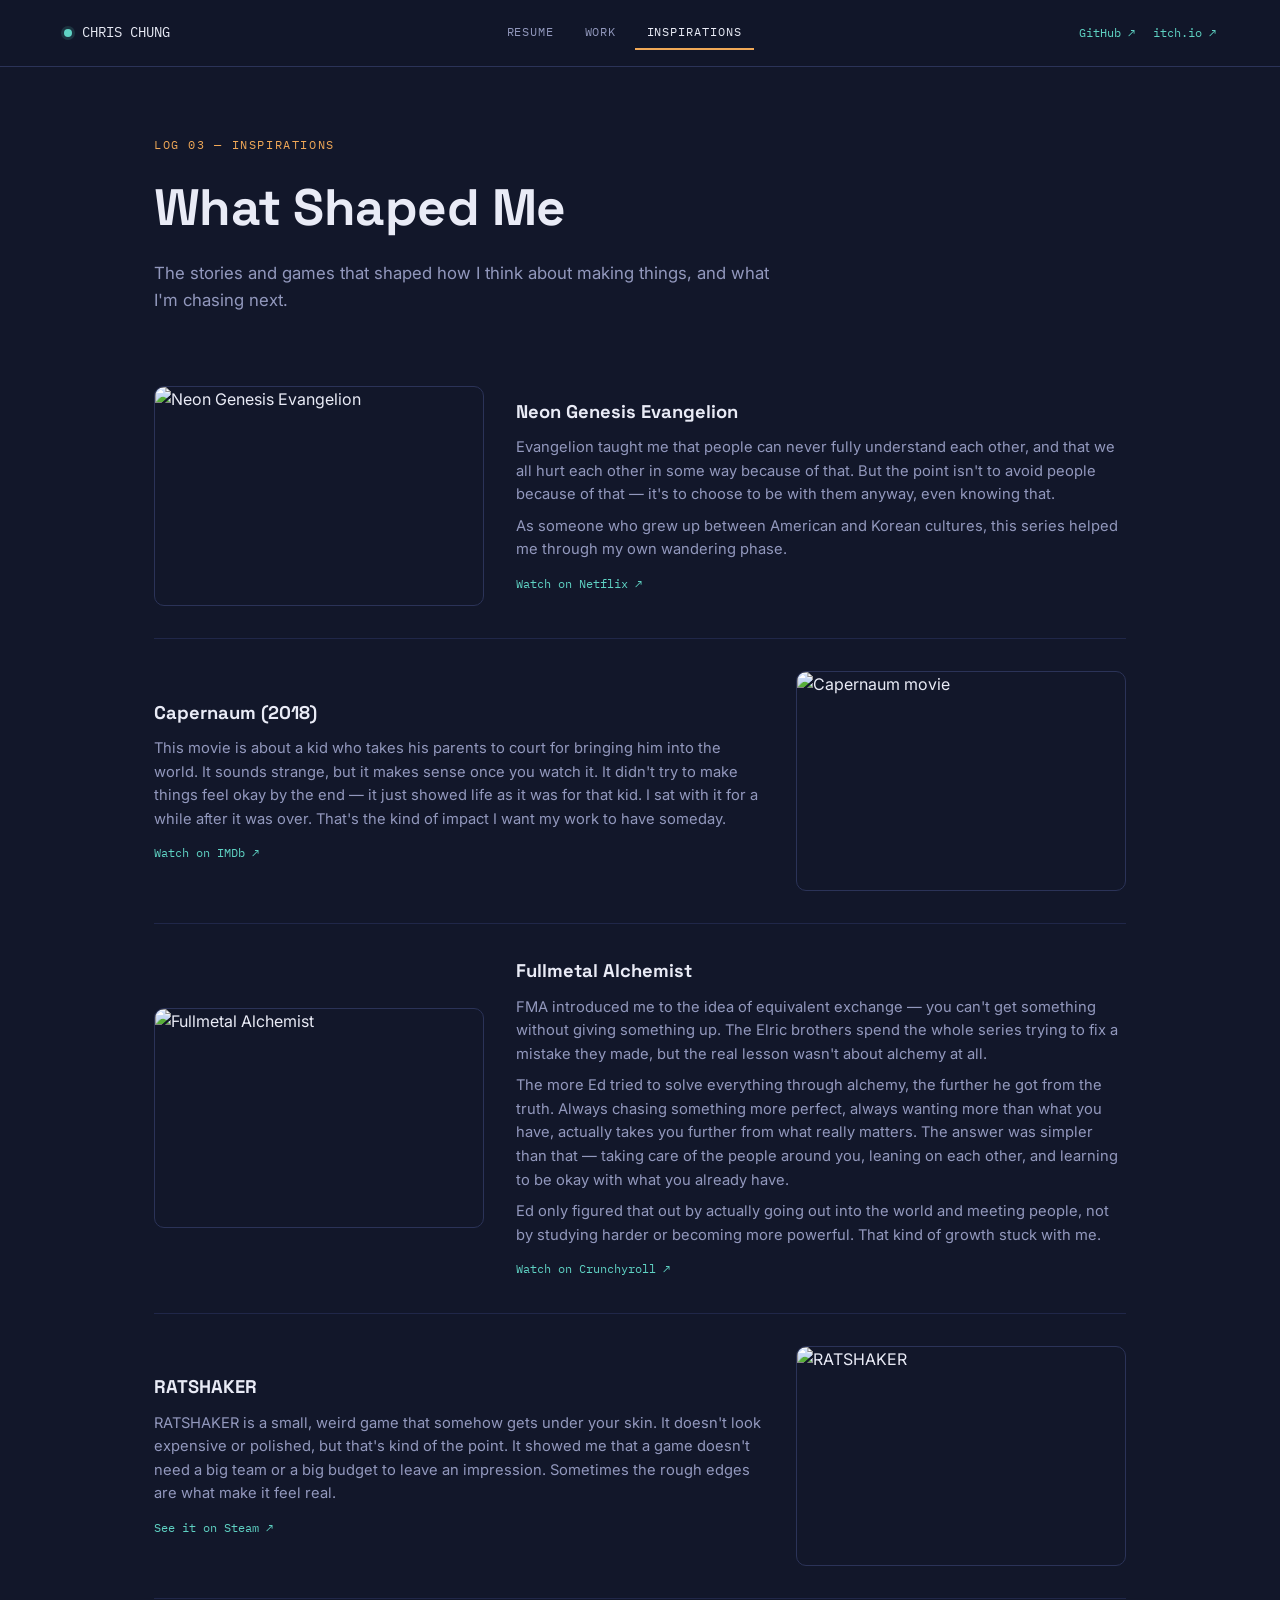
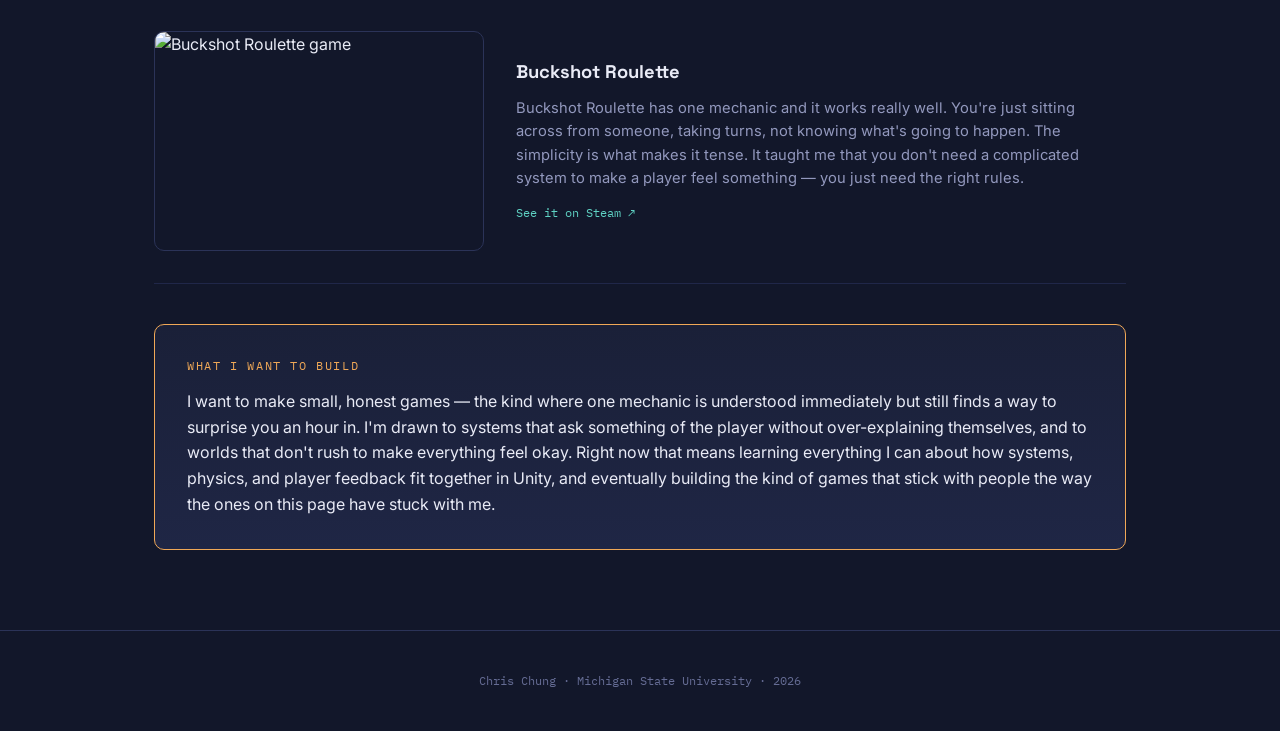
==== inspirations.html @ 10471240 "Add files via upload" ====
<!DOCTYPE html>
<html lang="en">
<head>
<meta charset="UTF-8">
<meta name="viewport" content="width=device-width, initial-scale=1">
<title>Chris Chung — Inspirations</title>
<link rel="stylesheet" href="styles.css">
<link rel="preconnect" href="https://fonts.googleapis.com">
<link rel="preconnect" href="https://fonts.gstatic.com" crossorigin>
<link href="https://fonts.googleapis.com/css2?family=Space+Grotesk:wght@500;700&family=IBM+Plex+Mono:wght@400;500&family=Inter:wght@400;500;600&display=swap" rel="stylesheet">
</head>
<body>

<nav class="site-nav">
    <div class="nav-brand">
        <span class="status-dot"></span>
        CHRIS CHUNG
    </div>
    <div class="nav-links">
        <a href="index.html">Resume</a>
        <a href="work.html">Work</a>
        <a href="inspirations.html" class="active">Inspirations</a>
    </div>
    <div class="nav-external">
        <a href="https://github.com/Dark-Choco" target="_blank">GitHub ↗</a>
        <a href="https://chrischung311.itch.io" target="_blank">itch.io ↗</a>
    </div>
</nav>

<header class="hero">
    <span class="eyebrow">LOG 03 — INSPIRATIONS</span>
    <h1>What Shaped Me</h1>
    <p class="subtitle">The stories and games that shaped how I think about making things, and what I'm chasing next.</p>
</header>

<div class="page-wrap">

    <div class="influence-row">
        <div class="influence-img-wrap">
            <img src="evangelion.jpg" alt="Neon Genesis Evangelion">
        </div>
        <div class="influence-text">
            <h3>Neon Genesis Evangelion</h3>
            <p>Evangelion taught me that people can never fully understand each other, and that we all hurt each other in some way because of that. But the point isn't to avoid people because of that — it's to choose to be with them anyway, even knowing that.</p>
            <p>As someone who grew up between American and Korean cultures, this series helped me through my own wandering phase.</p>
            <a href="https://www.netflix.com/title/81033445" target="_blank">Watch on Netflix ↗</a>
        </div>
    </div>

    <div class="influence-row reverse">
        <div class="influence-img-wrap">
            <img src="carpernaum.jpg" alt="Capernaum movie">
        </div>
        <div class="influence-text">
            <h3>Capernaum (2018)</h3>
            <p>This movie is about a kid who takes his parents to court for bringing him into the world. It sounds strange, but it makes sense once you watch it. It didn't try to make things feel okay by the end — it just showed life as it was for that kid. I sat with it for a while after it was over. That's the kind of impact I want my work to have someday.</p>
            <a href="https://www.imdb.com/title/tt8267604/" target="_blank">Watch on IMDb ↗</a>
        </div>
    </div>

    <div class="influence-row">
        <div class="influence-img-wrap">
            <img src="fma.jpg" alt="Fullmetal Alchemist">
        </div>
        <div class="influence-text">
            <h3>Fullmetal Alchemist</h3>
            <p>FMA introduced me to the idea of equivalent exchange — you can't get something without giving something up. The Elric brothers spend the whole series trying to fix a mistake they made, but the real lesson wasn't about alchemy at all.</p>
            <p>The more Ed tried to solve everything through alchemy, the further he got from the truth. Always chasing something more perfect, always wanting more than what you have, actually takes you further from what really matters. The answer was simpler than that — taking care of the people around you, leaning on each other, and learning to be okay with what you already have.</p>
            <p>Ed only figured that out by actually going out into the world and meeting people, not by studying harder or becoming more powerful. That kind of growth stuck with me.</p>
            <a href="https://www.crunchyroll.com/series/GRGGPG93R/fullmetal-alchemist-brotherhood" target="_blank">Watch on Crunchyroll ↗</a>
        </div>
    </div>

    <div class="influence-row reverse">
        <div class="influence-img-wrap">
            <img src="ratshaker.jpg" alt="RATSHAKER">
        </div>
        <div class="influence-text">
            <h3>RATSHAKER</h3>
            <p>RATSHAKER is a small, weird game that somehow gets under your skin. It doesn't look expensive or polished, but that's kind of the point. It showed me that a game doesn't need a big team or a big budget to leave an impression. Sometimes the rough edges are what make it feel real.</p>
            <a href="https://store.steampowered.com/app/2126450/RATSHAKER/" target="_blank">See it on Steam ↗</a>
        </div>
    </div>

    <div class="influence-row">
        <div class="influence-img-wrap">
            <img src="buckshot.jpg" alt="Buckshot Roulette game">
        </div>
        <div class="influence-text">
            <h3>Buckshot Roulette</h3>
            <p>Buckshot Roulette has one mechanic and it works really well. You're just sitting across from someone, taking turns, not knowing what's going to happen. The simplicity is what makes it tense. It taught me that you don't need a complicated system to make a player feel something — you just need the right rules.</p>
            <a href="https://store.steampowered.com/app/2835570/Buckshot_Roulette/" target="_blank">See it on Steam ↗</a>
        </div>
    </div>

    <div class="manifesto">
        <span class="eyebrow">What I Want to Build</span>
        <p>I want to make small, honest games — the kind where one mechanic is understood immediately but still finds a way to surprise you an hour in. I'm drawn to systems that ask something of the player without over-explaining themselves, and to worlds that don't rush to make everything feel okay. Right now that means learning everything I can about how systems, physics, and player feedback fit together in Unity, and eventually building the kind of games that stick with people the way the ones on this page have stuck with me.</p>
    </div>

</div>

<footer class="site-footer">
    Chris Chung · Michigan State University · 2026
</footer>

</body>
</html>
---- styles.css ----
/* ============================================
   Chris Chung — Portfolio
   Design: mission-log / devlog console aesthetic
   Grounded in the subject: space-themed Unity
   projects (station, ships, orbits) + a solo
   dev's habit of logging progress in public.
   ============================================ */

:root {
  --bg: #12172a;
  --bg-panel: #1a2038;
  --bg-panel-hover: #1f2645;
  --text: #e9ebf6;
  --text-dim: #9298bd;
  --text-faint: #656c94;
  --accent-amber: #f0a857;
  --accent-cyan: #5fd3c4;
  --line: #2b3358;
  --line-soft: #202749;

  --font-display: 'Space Grotesk', sans-serif;
  --font-mono: 'IBM Plex Mono', monospace;
  --font-body: 'Inter', sans-serif;

  --radius: 10px;
}

* { box-sizing: border-box; }
html { scroll-behavior: smooth; }

body {
  margin: 0;
  background: var(--bg);
  color: var(--text);
  font-family: var(--font-body);
  line-height: 1.6;
  -webkit-font-smoothing: antialiased;
}

a { color: var(--accent-cyan); text-decoration: none; }
a:hover { text-decoration: underline; }
a:focus-visible, button:focus-visible {
  outline: 2px solid var(--accent-amber);
  outline-offset: 3px;
}
img { max-width: 100%; display: block; }

.eyebrow {
  font-family: var(--font-mono);
  font-size: 0.72rem;
  letter-spacing: 0.14em;
  text-transform: uppercase;
  color: var(--accent-amber);
}

/* ============ NAV ============ */

.site-nav {
  position: sticky;
  top: 0;
  z-index: 100;
  display: flex;
  align-items: center;
  justify-content: space-between;
  gap: 24px;
  padding: 16px 5vw;
  background: rgba(18, 23, 42, 0.88);
  backdrop-filter: blur(10px);
  border-bottom: 1px solid var(--line);
  flex-wrap: wrap;
}

.nav-brand {
  display: flex;
  align-items: center;
  gap: 10px;
  font-family: var(--font-mono);
  font-size: 0.85rem;
  color: var(--text);
  white-space: nowrap;
}

.status-dot {
  width: 8px;
  height: 8px;
  border-radius: 50%;
  background: var(--accent-cyan);
  box-shadow: 0 0 0 3px rgba(95, 211, 196, 0.15);
  animation: pulse 2.4s ease-in-out infinite;
  flex-shrink: 0;
}

@keyframes pulse {
  0%, 100% { opacity: 1; }
  50% { opacity: 0.4; }
}

@media (prefers-reduced-motion: reduce) {
  .status-dot { animation: none; }
}

.nav-links {
  display: flex;
  gap: 6px;
  font-family: var(--font-mono);
  font-size: 0.78rem;
  letter-spacing: 0.08em;
  text-transform: uppercase;
  flex-wrap: wrap;
}

.nav-links a {
  color: var(--text-dim);
  padding: 6px 12px;
  border-bottom: 2px solid transparent;
  transition: color 0.15s ease, border-color 0.15s ease;
}

.nav-links a:hover { color: var(--text); text-decoration: none; }
.nav-links a.active { color: var(--text); border-bottom-color: var(--accent-amber); }

.nav-external {
  display: flex;
  gap: 18px;
  font-family: var(--font-mono);
  font-size: 0.75rem;
  color: var(--text-dim);
}

/* ============ HERO ============ */

.hero {
  max-width: 1100px;
  margin: 0 auto;
  padding: 64px 5vw 40px;
}

.hero h1 {
  font-family: var(--font-display);
  font-size: clamp(2.2rem, 5vw, 3.2rem);
  font-weight: 700;
  margin: 10px 0 12px;
  letter-spacing: -0.01em;
}

.hero p.subtitle {
  color: var(--text-dim);
  font-size: 1.05rem;
  max-width: 640px;
  margin: 0;
}

/* ============ LAYOUT ============ */

.page-wrap {
  max-width: 1100px;
  margin: 0 auto;
  padding: 0 5vw 80px;
}

.resume-grid {
  display: grid;
  grid-template-columns: 280px 1fr;
  gap: 28px;
  align-items: start;
}

@media (max-width: 780px) {
  .resume-grid { grid-template-columns: 1fr; }
}

/* ============ PANELS / CARDS ============ */

.panel {
  background: var(--bg-panel);
  border: 1px solid var(--line);
  border-radius: var(--radius);
  padding: 24px;
  margin-bottom: 20px;
}

.panel h3 {
  font-family: var(--font-mono);
  font-size: 0.72rem;
  letter-spacing: 0.12em;
  text-transform: uppercase;
  color: var(--accent-cyan);
  border-bottom: 1px solid var(--line-soft);
  padding-bottom: 8px;
  margin: 22px 0 10px;
}

.panel h3:first-of-type { margin-top: 0; }

.panel p {
  font-size: 0.88rem;
  color: var(--text-dim);
  margin: 3px 0;
}

.profile-pic {
  width: 100%;
  border-radius: var(--radius);
  border: 1px solid var(--line);
  margin-bottom: 18px;
}

.tag-row {
  display: flex;
  flex-wrap: wrap;
  gap: 6px;
}

.tag {
  font-family: var(--font-mono);
  font-size: 0.72rem;
  color: var(--text);
  background: var(--bg-panel-hover);
  border: 1px solid var(--line);
  border-radius: 999px;
  padding: 4px 10px;
}

.section-block {
  background: var(--bg-panel);
  border: 1px solid var(--line);
  border-radius: var(--radius);
  padding: 26px 28px;
  margin-bottom: 20px;
}

.section-block > h2 {
  font-family: var(--font-display);
  font-size: 1.2rem;
  margin: 0 0 18px;
  padding-bottom: 10px;
  border-bottom: 1px solid var(--line-soft);
}

.entry { margin-bottom: 20px; }
.entry:last-child { margin-bottom: 0; }

.entry h4 {
  font-size: 1rem;
  margin: 0 0 2px;
  color: var(--text);
}

.entry .meta {
  font-family: var(--font-mono);
  font-size: 0.75rem;
  color: var(--accent-amber);
  margin-bottom: 8px;
}

.entry p {
  font-size: 0.92rem;
  color: var(--text-dim);
  margin: 4px 0;
}

/* ============ WORK PAGE / PROJECT CARDS ============ */

.project-grid {
  display: grid;
  grid-template-columns: repeat(2, 1fr);
  gap: 20px;
}

@media (max-width: 720px) {
  .project-grid { grid-template-columns: 1fr; }
}

.project-card {
  background: var(--bg-panel);
  border: 1px solid var(--line);
  border-radius: var(--radius);
  padding: 24px;
  transition: border-color 0.15s ease, transform 0.15s ease;
}

.project-card:hover {
  border-color: var(--accent-cyan);
  transform: translateY(-2px);
}

.project-card h3 {
  font-family: var(--font-display);
  font-size: 1.1rem;
  margin: 0 0 10px;
  color: var(--text);
  border: none;
  padding: 0;
  text-transform: none;
  letter-spacing: 0;
}

.project-card .tag-row { margin-bottom: 12px; }

.project-card p {
  font-size: 0.9rem;
  color: var(--text-dim);
  margin: 0 0 14px;
}

.project-card a.play-link {
  font-family: var(--font-mono);
  font-size: 0.8rem;
  color: var(--accent-cyan);
}

.list-row {
  border-bottom: 1px solid var(--line-soft);
  padding: 18px 0;
}

.list-row:last-child { border-bottom: none; }

/* ============ INSPIRATIONS PAGE ============ */

.influence-row {
  display: flex;
  gap: 32px;
  align-items: center;
  padding: 32px 0;
  border-bottom: 1px solid var(--line-soft);
}

.influence-row:last-of-type { border-bottom: none; }
.influence-row.reverse { flex-direction: row-reverse; }

.influence-img-wrap { flex: 0 0 34%; }

.influence-img-wrap img {
  border-radius: var(--radius);
  border: 1px solid var(--line);
  width: 100%;
  height: 220px;
  object-fit: cover;
}

.influence-text { flex: 1; }

.influence-text h3 {
  font-family: var(--font-display);
  font-size: 1.15rem;
  margin: 0 0 10px;
  color: var(--text);
  border: none;
  padding: 0;
  text-transform: none;
  letter-spacing: 0;
}

.influence-text p {
  font-size: 0.92rem;
  color: var(--text-dim);
  margin: 0 0 8px;
}

.influence-text a { font-family: var(--font-mono); font-size: 0.78rem; }

@media (max-width: 700px) {
  .influence-row,
  .influence-row.reverse { flex-direction: column; }
  .influence-img-wrap { flex: none; width: 100%; }
}

.manifesto {
  background: linear-gradient(180deg, var(--bg-panel) 0%, var(--bg-panel-hover) 100%);
  border: 1px solid var(--accent-amber);
  border-radius: var(--radius);
  padding: 32px;
  margin-top: 40px;
}

.manifesto p {
  font-size: 1rem;
  color: var(--text);
  margin: 0;
}

.manifesto .eyebrow { display: block; margin-bottom: 14px; }

/* ============ FOOTER ============ */

footer.site-footer {
  text-align: center;
  padding: 40px 5vw;
  font-family: var(--font-mono);
  font-size: 0.78rem;
  color: var(--text-faint);
  border-top: 1px solid var(--line);
}
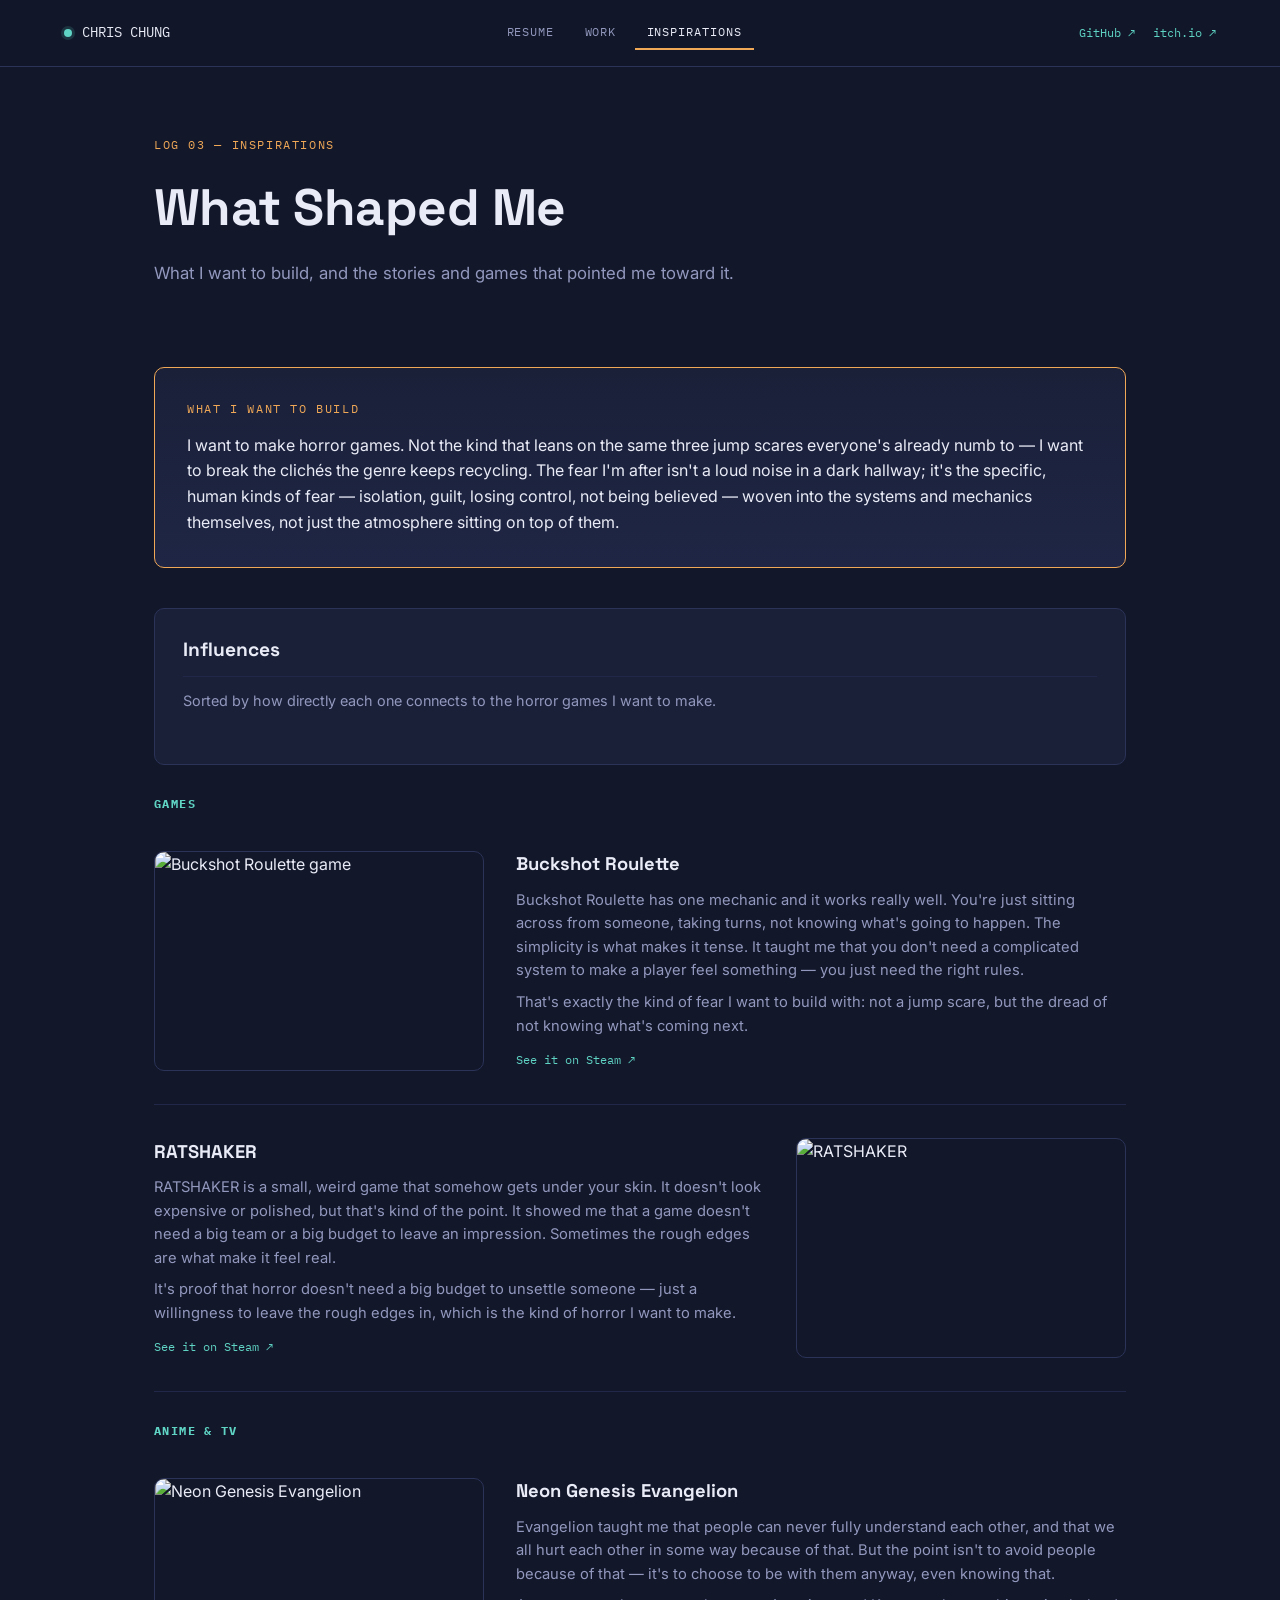
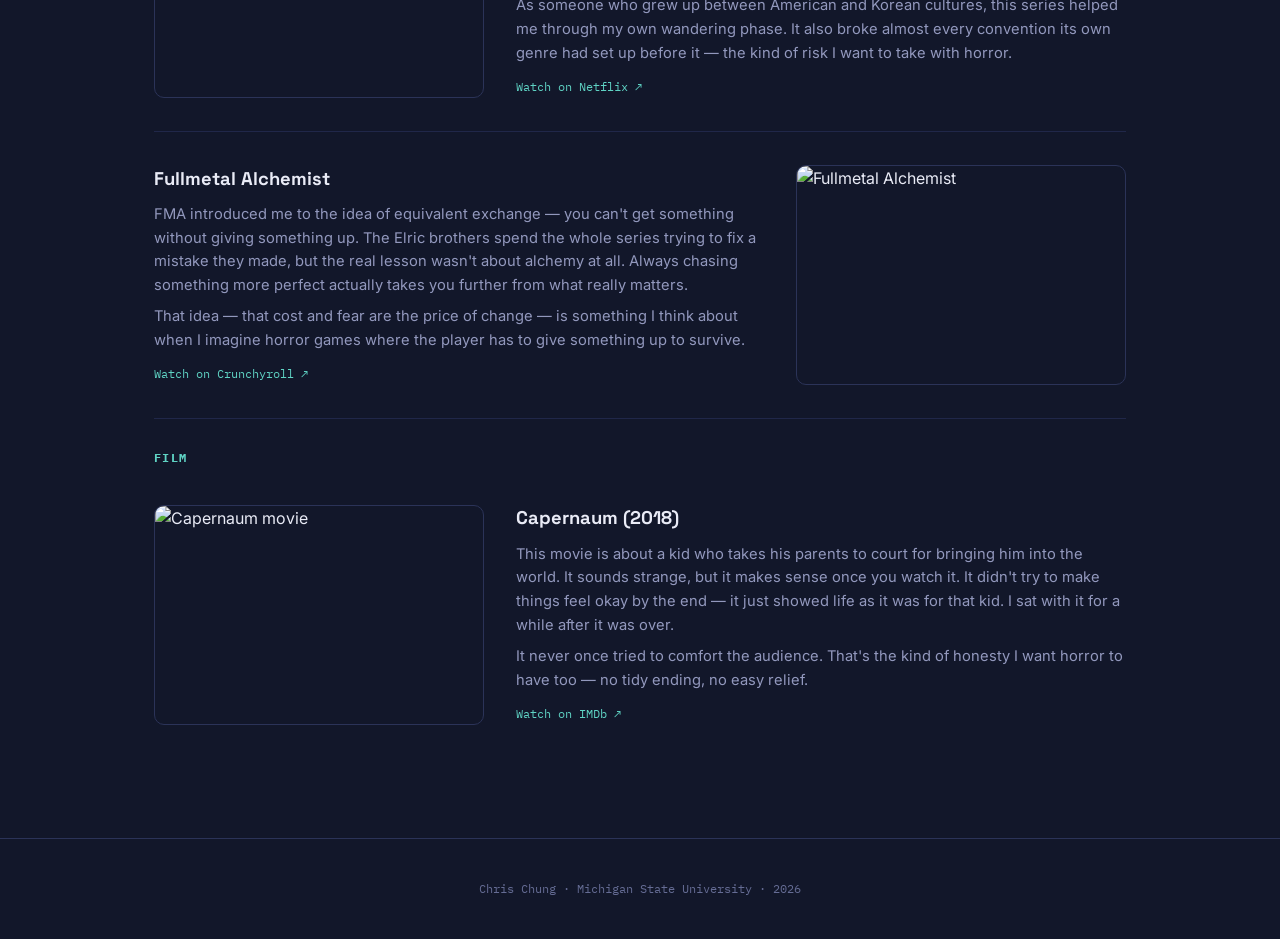
==== commit 233f9dc1: "Add files via upload" ====
--- a/inspirations.html
+++ b/inspirations.html
@@ -30,44 +30,33 @@
 <header class="hero">
     <span class="eyebrow">LOG 03 — INSPIRATIONS</span>
     <h1>What Shaped Me</h1>
-    <p class="subtitle">The stories and games that shaped how I think about making things, and what I'm chasing next.</p>
+    <p class="subtitle">What I want to build, and the stories and games that pointed me toward it.</p>
 </header>
 
 <div class="page-wrap">
 
-    <div class="influence-row">
-        <div class="influence-img-wrap">
-            <img src="evangelion.jpg" alt="Neon Genesis Evangelion">
-        </div>
-        <div class="influence-text">
-            <h3>Neon Genesis Evangelion</h3>
-            <p>Evangelion taught me that people can never fully understand each other, and that we all hurt each other in some way because of that. But the point isn't to avoid people because of that — it's to choose to be with them anyway, even knowing that.</p>
-            <p>As someone who grew up between American and Korean cultures, this series helped me through my own wandering phase.</p>
-            <a href="https://www.netflix.com/title/81033445" target="_blank">Watch on Netflix ↗</a>
-        </div>
+    <div class="manifesto">
+        <span class="eyebrow">What I Want to Build</span>
+        <p>I want to make horror games. Not the kind that leans on the same three jump scares everyone's already numb to — I want to break the clichés the genre keeps recycling. The fear I'm after isn't a loud noise in a dark hallway; it's the specific, human kinds of fear — isolation, guilt, losing control, not being believed — woven into the systems and mechanics themselves, not just the atmosphere sitting on top of them.</p>
     </div>
 
-    <div class="influence-row reverse">
-        <div class="influence-img-wrap">
-            <img src="carpernaum.jpg" alt="Capernaum movie">
-        </div>
-        <div class="influence-text">
-            <h3>Capernaum (2018)</h3>
-            <p>This movie is about a kid who takes his parents to court for bringing him into the world. It sounds strange, but it makes sense once you watch it. It didn't try to make things feel okay by the end — it just showed life as it was for that kid. I sat with it for a while after it was over. That's the kind of impact I want my work to have someday.</p>
-            <a href="https://www.imdb.com/title/tt8267604/" target="_blank">Watch on IMDb ↗</a>
-        </div>
+    <div class="section-block" style="margin-top: 40px;">
+        <h2>Influences</h2>
+        <p style="font-size: 0.9rem; color: var(--text-dim); margin: -6px 0 26px;">Sorted by how directly each one connects to the horror games I want to make.</p>
     </div>
+
+    <!-- GAMES -->
+    <h3 style="font-family: var(--font-mono); font-size: 0.72rem; letter-spacing: 0.12em; text-transform: uppercase; color: var(--accent-cyan); margin: 30px 0 4px;">Games</h3>
 
     <div class="influence-row">
         <div class="influence-img-wrap">
-            <img src="fma.jpg" alt="Fullmetal Alchemist">
+            <img src="buckshot.jpg" alt="Buckshot Roulette game">
         </div>
         <div class="influence-text">
-            <h3>Fullmetal Alchemist</h3>
-            <p>FMA introduced me to the idea of equivalent exchange — you can't get something without giving something up. The Elric brothers spend the whole series trying to fix a mistake they made, but the real lesson wasn't about alchemy at all.</p>
-            <p>The more Ed tried to solve everything through alchemy, the further he got from the truth. Always chasing something more perfect, always wanting more than what you have, actually takes you further from what really matters. The answer was simpler than that — taking care of the people around you, leaning on each other, and learning to be okay with what you already have.</p>
-            <p>Ed only figured that out by actually going out into the world and meeting people, not by studying harder or becoming more powerful. That kind of growth stuck with me.</p>
-            <a href="https://www.crunchyroll.com/series/GRGGPG93R/fullmetal-alchemist-brotherhood" target="_blank">Watch on Crunchyroll ↗</a>
+            <h3>Buckshot Roulette</h3>
+            <p>Buckshot Roulette has one mechanic and it works really well. You're just sitting across from someone, taking turns, not knowing what's going to happen. The simplicity is what makes it tense. It taught me that you don't need a complicated system to make a player feel something — you just need the right rules.</p>
+            <p>That's exactly the kind of fear I want to build with: not a jump scare, but the dread of not knowing what's coming next.</p>
+            <a href="https://store.steampowered.com/app/2835570/Buckshot_Roulette/" target="_blank">See it on Steam ↗</a>
         </div>
     </div>
 
@@ -78,24 +67,51 @@
         <div class="influence-text">
             <h3>RATSHAKER</h3>
             <p>RATSHAKER is a small, weird game that somehow gets under your skin. It doesn't look expensive or polished, but that's kind of the point. It showed me that a game doesn't need a big team or a big budget to leave an impression. Sometimes the rough edges are what make it feel real.</p>
+            <p>It's proof that horror doesn't need a big budget to unsettle someone — just a willingness to leave the rough edges in, which is the kind of horror I want to make.</p>
             <a href="https://store.steampowered.com/app/2126450/RATSHAKER/" target="_blank">See it on Steam ↗</a>
         </div>
     </div>
 
+    <!-- ANIME & TV -->
+    <h3 style="font-family: var(--font-mono); font-size: 0.72rem; letter-spacing: 0.12em; text-transform: uppercase; color: var(--accent-cyan); margin: 30px 0 4px;">Anime &amp; TV</h3>
+
     <div class="influence-row">
         <div class="influence-img-wrap">
-            <img src="buckshot.jpg" alt="Buckshot Roulette game">
+            <img src="evangelion.jpg" alt="Neon Genesis Evangelion">
         </div>
         <div class="influence-text">
-            <h3>Buckshot Roulette</h3>
-            <p>Buckshot Roulette has one mechanic and it works really well. You're just sitting across from someone, taking turns, not knowing what's going to happen. The simplicity is what makes it tense. It taught me that you don't need a complicated system to make a player feel something — you just need the right rules.</p>
-            <a href="https://store.steampowered.com/app/2835570/Buckshot_Roulette/" target="_blank">See it on Steam ↗</a>
+            <h3>Neon Genesis Evangelion</h3>
+            <p>Evangelion taught me that people can never fully understand each other, and that we all hurt each other in some way because of that. But the point isn't to avoid people because of that — it's to choose to be with them anyway, even knowing that.</p>
+            <p>As someone who grew up between American and Korean cultures, this series helped me through my own wandering phase. It also broke almost every convention its own genre had set up before it — the kind of risk I want to take with horror.</p>
+            <a href="https://www.netflix.com/title/81033445" target="_blank">Watch on Netflix ↗</a>
         </div>
     </div>
 
-    <div class="manifesto">
-        <span class="eyebrow">What I Want to Build</span>
-        <p>I want to make small, honest games — the kind where one mechanic is understood immediately but still finds a way to surprise you an hour in. I'm drawn to systems that ask something of the player without over-explaining themselves, and to worlds that don't rush to make everything feel okay. Right now that means learning everything I can about how systems, physics, and player feedback fit together in Unity, and eventually building the kind of games that stick with people the way the ones on this page have stuck with me.</p>
+    <div class="influence-row reverse">
+        <div class="influence-img-wrap">
+            <img src="fma.jpg" alt="Fullmetal Alchemist">
+        </div>
+        <div class="influence-text">
+            <h3>Fullmetal Alchemist</h3>
+            <p>FMA introduced me to the idea of equivalent exchange — you can't get something without giving something up. The Elric brothers spend the whole series trying to fix a mistake they made, but the real lesson wasn't about alchemy at all. Always chasing something more perfect actually takes you further from what really matters.</p>
+            <p>That idea — that cost and fear are the price of change — is something I think about when I imagine horror games where the player has to give something up to survive.</p>
+            <a href="https://www.crunchyroll.com/series/GRGGPG93R/fullmetal-alchemist-brotherhood" target="_blank">Watch on Crunchyroll ↗</a>
+        </div>
+    </div>
+
+    <!-- FILM -->
+    <h3 style="font-family: var(--font-mono); font-size: 0.72rem; letter-spacing: 0.12em; text-transform: uppercase; color: var(--accent-cyan); margin: 30px 0 4px;">Film</h3>
+
+    <div class="influence-row">
+        <div class="influence-img-wrap">
+            <img src="carpernaum.jpg" alt="Capernaum movie">
+        </div>
+        <div class="influence-text">
+            <h3>Capernaum (2018)</h3>
+            <p>This movie is about a kid who takes his parents to court for bringing him into the world. It sounds strange, but it makes sense once you watch it. It didn't try to make things feel okay by the end — it just showed life as it was for that kid. I sat with it for a while after it was over.</p>
+            <p>It never once tried to comfort the audience. That's the kind of honesty I want horror to have too — no tidy ending, no easy relief.</p>
+            <a href="https://www.imdb.com/title/tt8267604/" target="_blank">Watch on IMDb ↗</a>
+        </div>
     </div>
 
 </div>
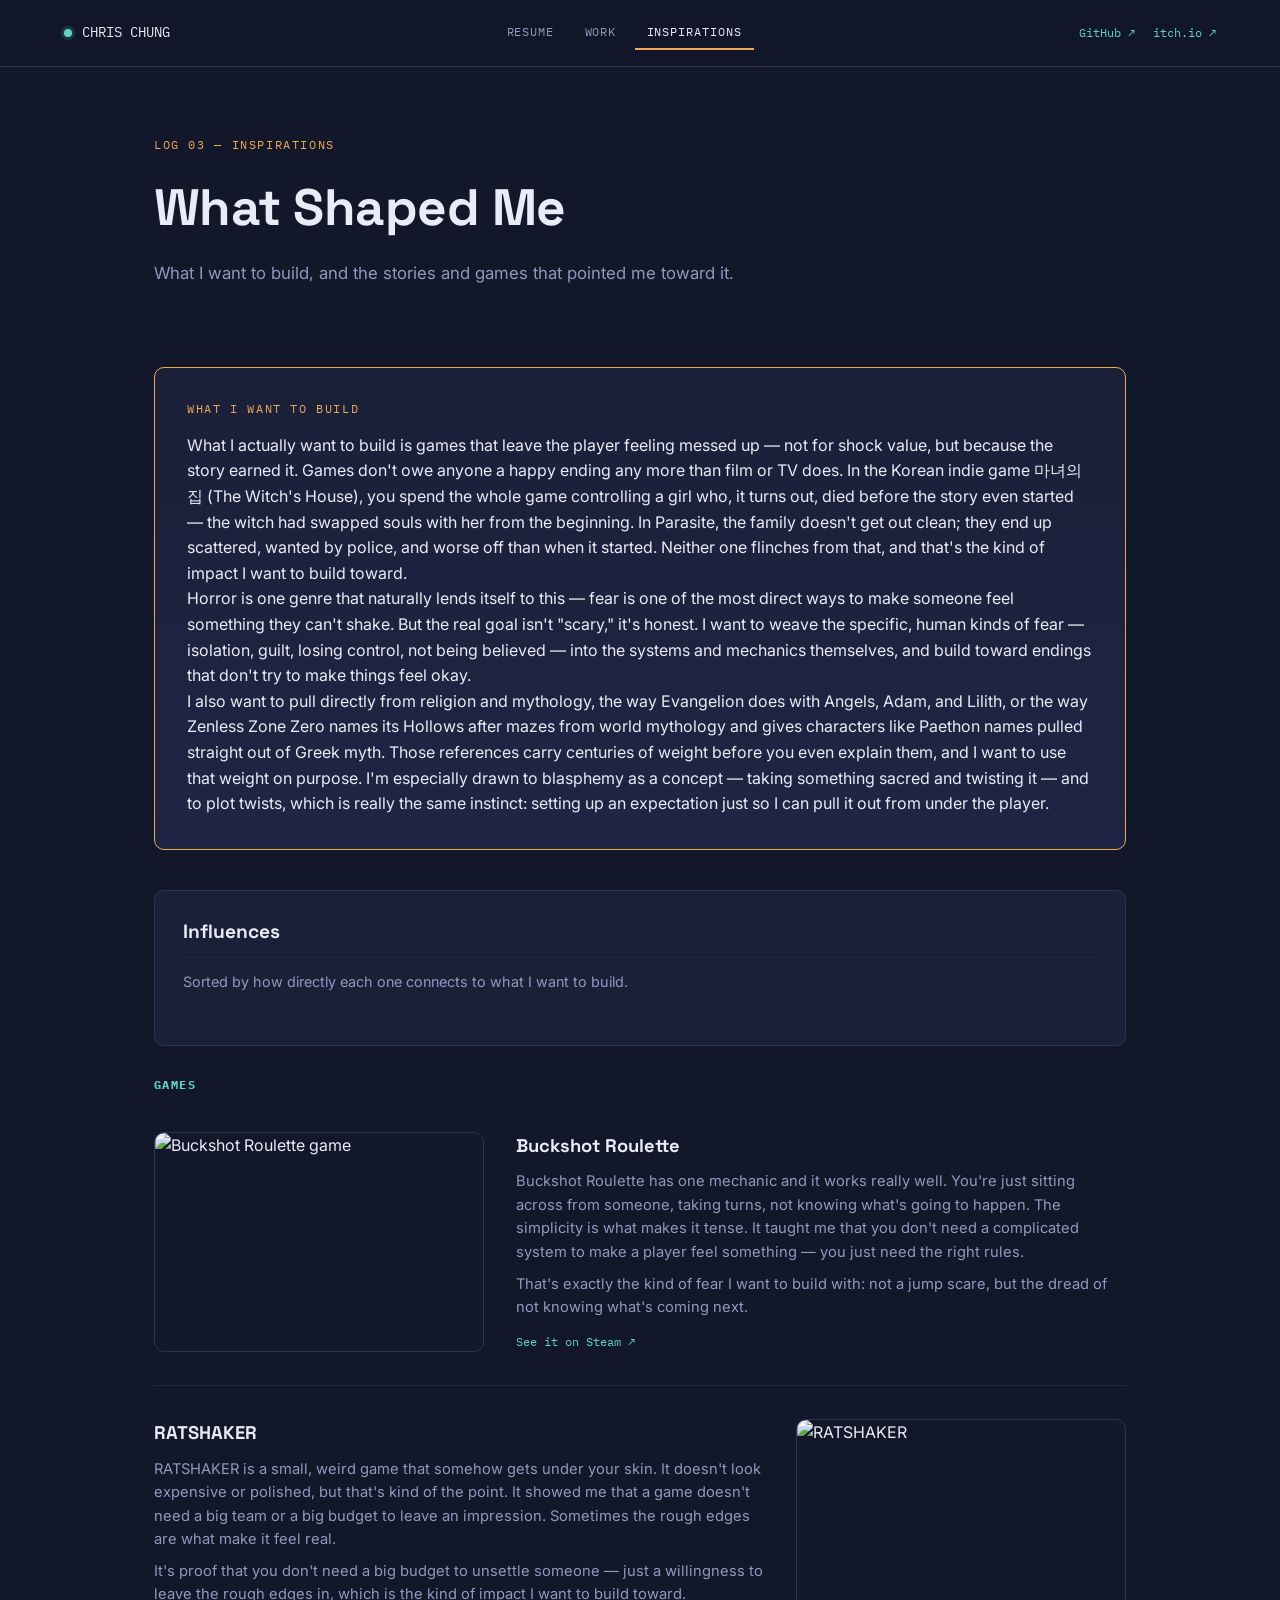
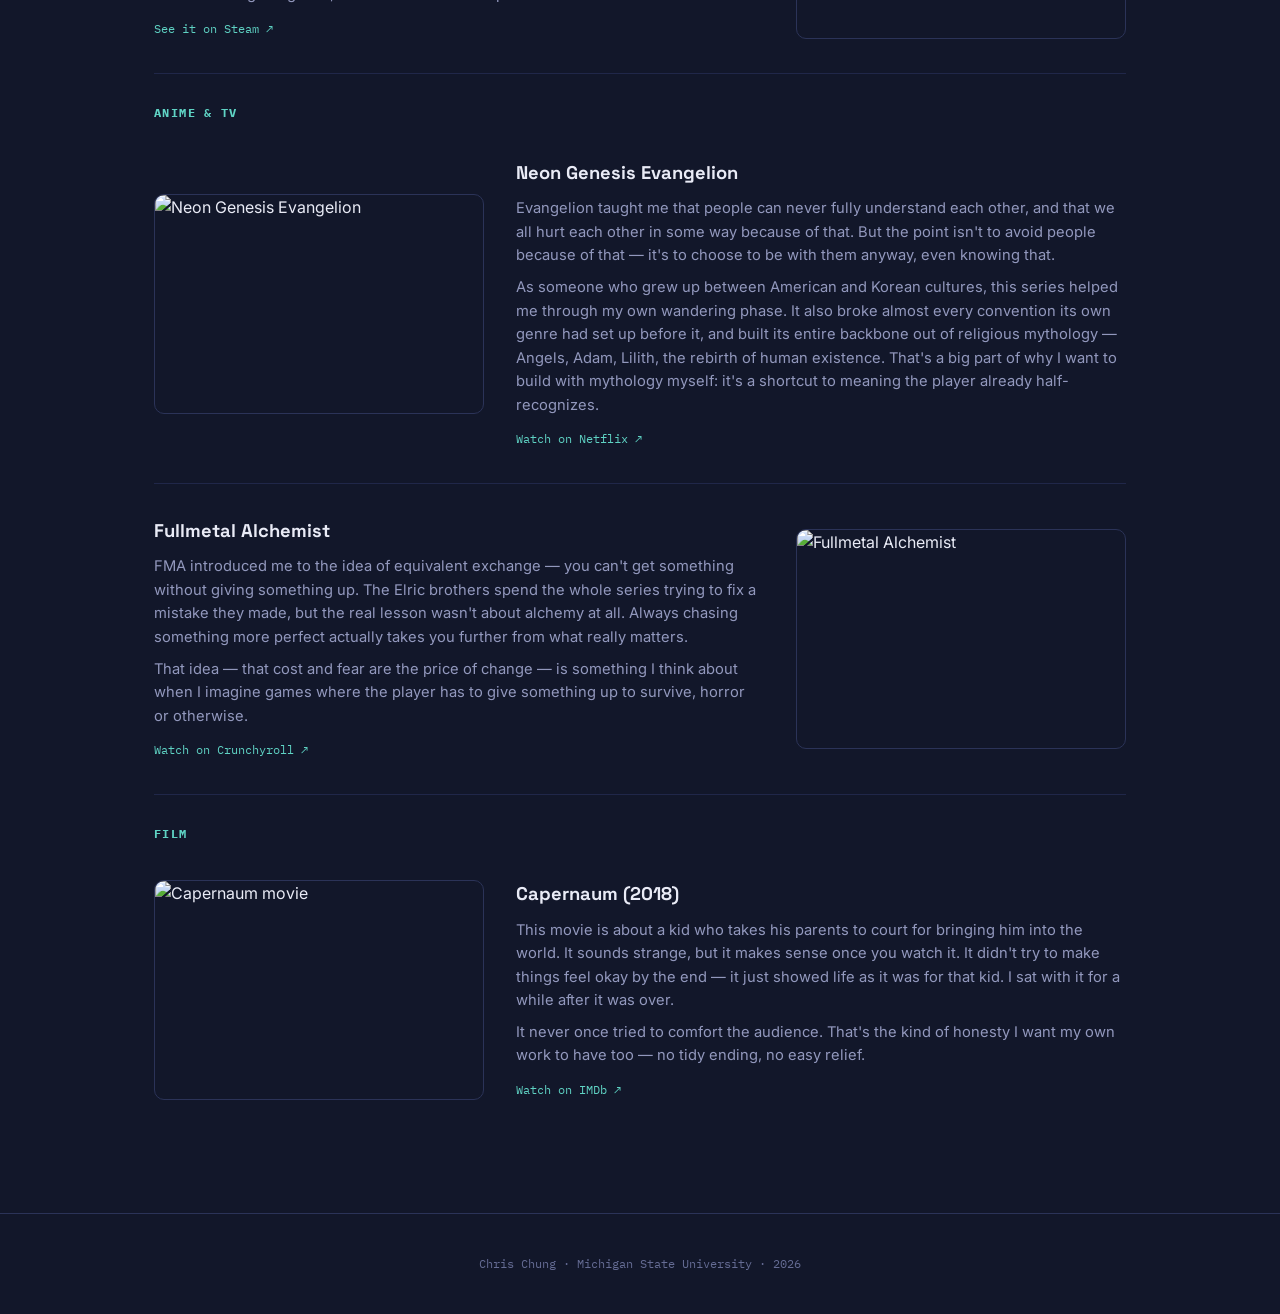
==== commit 308d5198: "Add files via upload" ====
--- a/inspirations.html
+++ b/inspirations.html
@@ -37,12 +37,14 @@
 
     <div class="manifesto">
         <span class="eyebrow">What I Want to Build</span>
-        <p>I want to make horror games. Not the kind that leans on the same three jump scares everyone's already numb to — I want to break the clichés the genre keeps recycling. The fear I'm after isn't a loud noise in a dark hallway; it's the specific, human kinds of fear — isolation, guilt, losing control, not being believed — woven into the systems and mechanics themselves, not just the atmosphere sitting on top of them.</p>
+        <p>What I actually want to build is games that leave the player feeling messed up — not for shock value, but because the story earned it. Games don't owe anyone a happy ending any more than film or TV does. In the Korean indie game 마녀의 집 (The Witch's House), you spend the whole game controlling a girl who, it turns out, died before the story even started — the witch had swapped souls with her from the beginning. In Parasite, the family doesn't get out clean; they end up scattered, wanted by police, and worse off than when it started. Neither one flinches from that, and that's the kind of impact I want to build toward.</p>
+        <p>Horror is one genre that naturally lends itself to this — fear is one of the most direct ways to make someone feel something they can't shake. But the real goal isn't "scary," it's honest. I want to weave the specific, human kinds of fear — isolation, guilt, losing control, not being believed — into the systems and mechanics themselves, and build toward endings that don't try to make things feel okay.</p>
+        <p>I also want to pull directly from religion and mythology, the way Evangelion does with Angels, Adam, and Lilith, or the way Zenless Zone Zero names its Hollows after mazes from world mythology and gives characters like Paethon names pulled straight out of Greek myth. Those references carry centuries of weight before you even explain them, and I want to use that weight on purpose. I'm especially drawn to blasphemy as a concept — taking something sacred and twisting it — and to plot twists, which is really the same instinct: setting up an expectation just so I can pull it out from under the player.</p>
     </div>
 
     <div class="section-block" style="margin-top: 40px;">
         <h2>Influences</h2>
-        <p style="font-size: 0.9rem; color: var(--text-dim); margin: -6px 0 26px;">Sorted by how directly each one connects to the horror games I want to make.</p>
+        <p style="font-size: 0.9rem; color: var(--text-dim); margin: -6px 0 26px;">Sorted by how directly each one connects to what I want to build.</p>
     </div>
 
     <!-- GAMES -->
@@ -67,7 +69,7 @@
         <div class="influence-text">
             <h3>RATSHAKER</h3>
             <p>RATSHAKER is a small, weird game that somehow gets under your skin. It doesn't look expensive or polished, but that's kind of the point. It showed me that a game doesn't need a big team or a big budget to leave an impression. Sometimes the rough edges are what make it feel real.</p>
-            <p>It's proof that horror doesn't need a big budget to unsettle someone — just a willingness to leave the rough edges in, which is the kind of horror I want to make.</p>
+            <p>It's proof that you don't need a big budget to unsettle someone — just a willingness to leave the rough edges in, which is the kind of impact I want to build toward.</p>
             <a href="https://store.steampowered.com/app/2126450/RATSHAKER/" target="_blank">See it on Steam ↗</a>
         </div>
     </div>
@@ -82,7 +84,7 @@
         <div class="influence-text">
             <h3>Neon Genesis Evangelion</h3>
             <p>Evangelion taught me that people can never fully understand each other, and that we all hurt each other in some way because of that. But the point isn't to avoid people because of that — it's to choose to be with them anyway, even knowing that.</p>
-            <p>As someone who grew up between American and Korean cultures, this series helped me through my own wandering phase. It also broke almost every convention its own genre had set up before it — the kind of risk I want to take with horror.</p>
+            <p>As someone who grew up between American and Korean cultures, this series helped me through my own wandering phase. It also broke almost every convention its own genre had set up before it, and built its entire backbone out of religious mythology — Angels, Adam, Lilith, the rebirth of human existence. That's a big part of why I want to build with mythology myself: it's a shortcut to meaning the player already half-recognizes.</p>
             <a href="https://www.netflix.com/title/81033445" target="_blank">Watch on Netflix ↗</a>
         </div>
     </div>
@@ -94,7 +96,7 @@
         <div class="influence-text">
             <h3>Fullmetal Alchemist</h3>
             <p>FMA introduced me to the idea of equivalent exchange — you can't get something without giving something up. The Elric brothers spend the whole series trying to fix a mistake they made, but the real lesson wasn't about alchemy at all. Always chasing something more perfect actually takes you further from what really matters.</p>
-            <p>That idea — that cost and fear are the price of change — is something I think about when I imagine horror games where the player has to give something up to survive.</p>
+            <p>That idea — that cost and fear are the price of change — is something I think about when I imagine games where the player has to give something up to survive, horror or otherwise.</p>
             <a href="https://www.crunchyroll.com/series/GRGGPG93R/fullmetal-alchemist-brotherhood" target="_blank">Watch on Crunchyroll ↗</a>
         </div>
     </div>
@@ -109,7 +111,7 @@
         <div class="influence-text">
             <h3>Capernaum (2018)</h3>
             <p>This movie is about a kid who takes his parents to court for bringing him into the world. It sounds strange, but it makes sense once you watch it. It didn't try to make things feel okay by the end — it just showed life as it was for that kid. I sat with it for a while after it was over.</p>
-            <p>It never once tried to comfort the audience. That's the kind of honesty I want horror to have too — no tidy ending, no easy relief.</p>
+            <p>It never once tried to comfort the audience. That's the kind of honesty I want my own work to have too — no tidy ending, no easy relief.</p>
             <a href="https://www.imdb.com/title/tt8267604/" target="_blank">Watch on IMDb ↗</a>
         </div>
     </div>
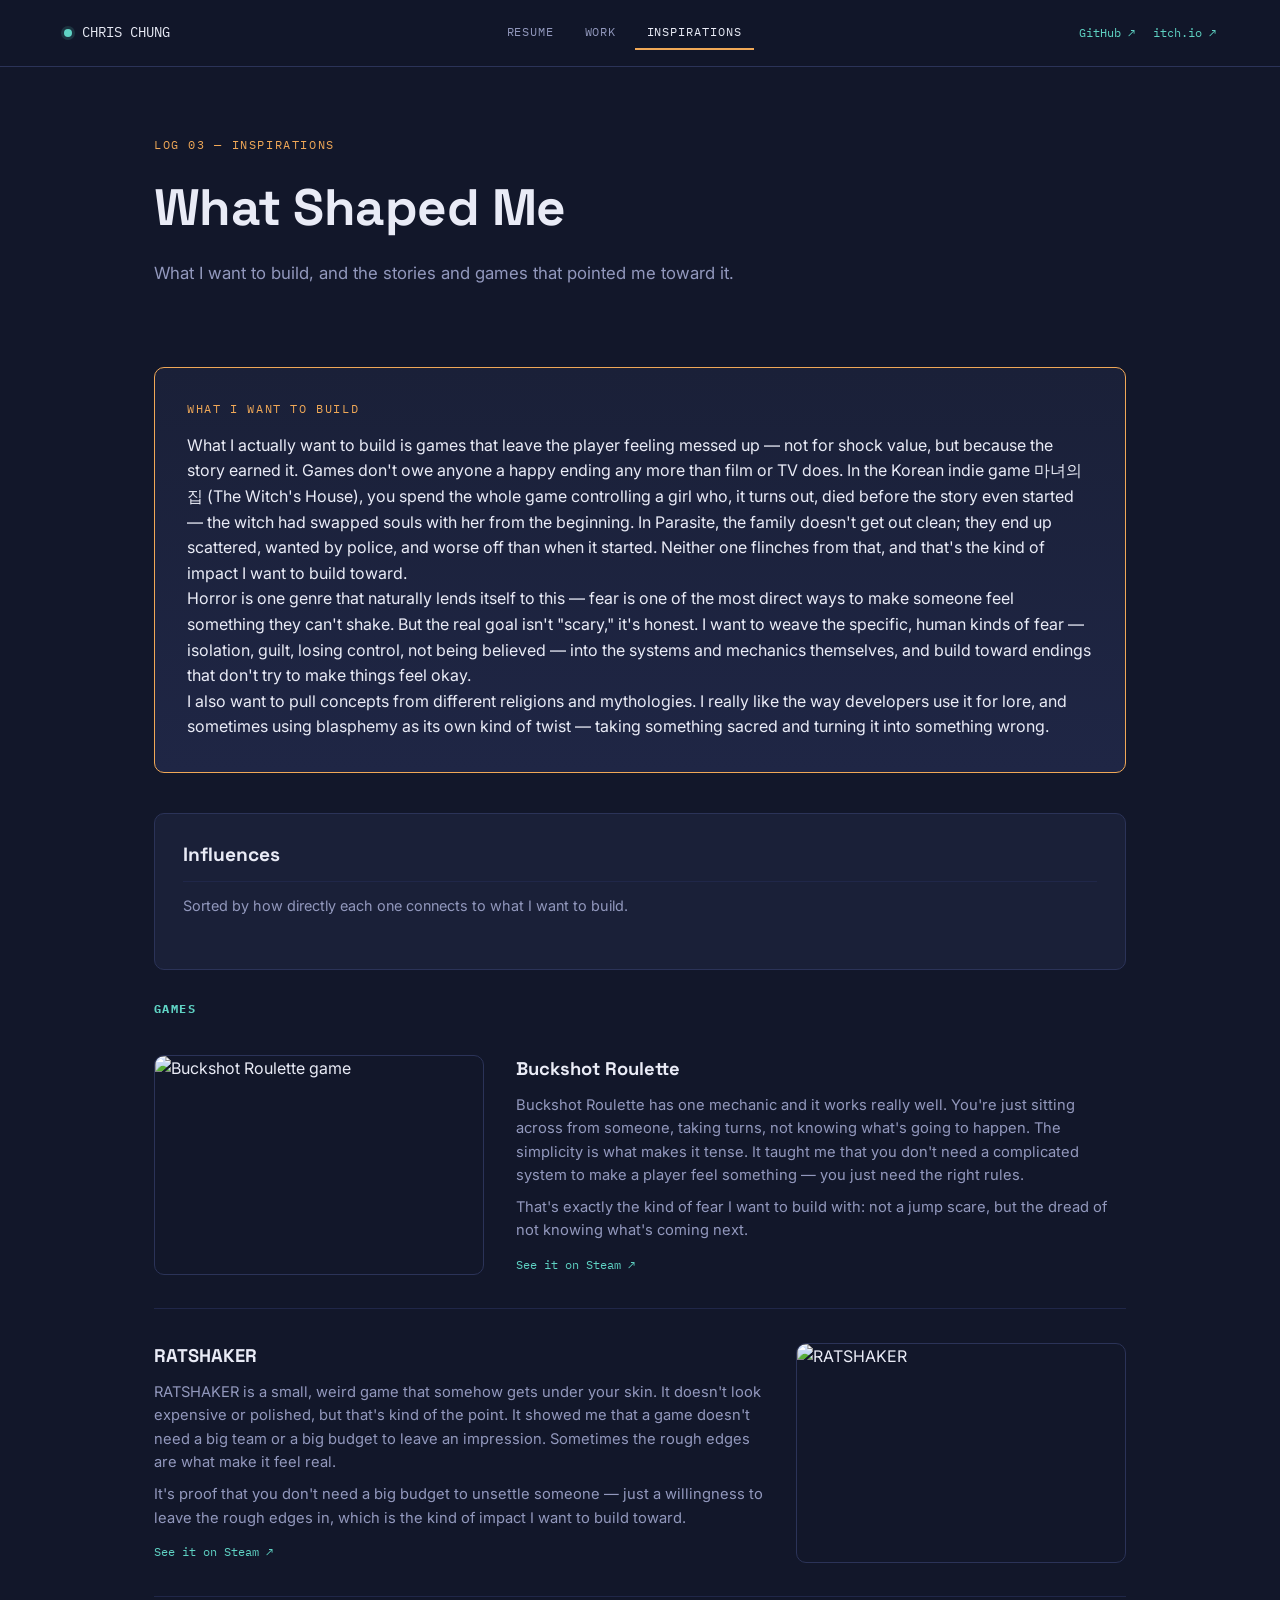
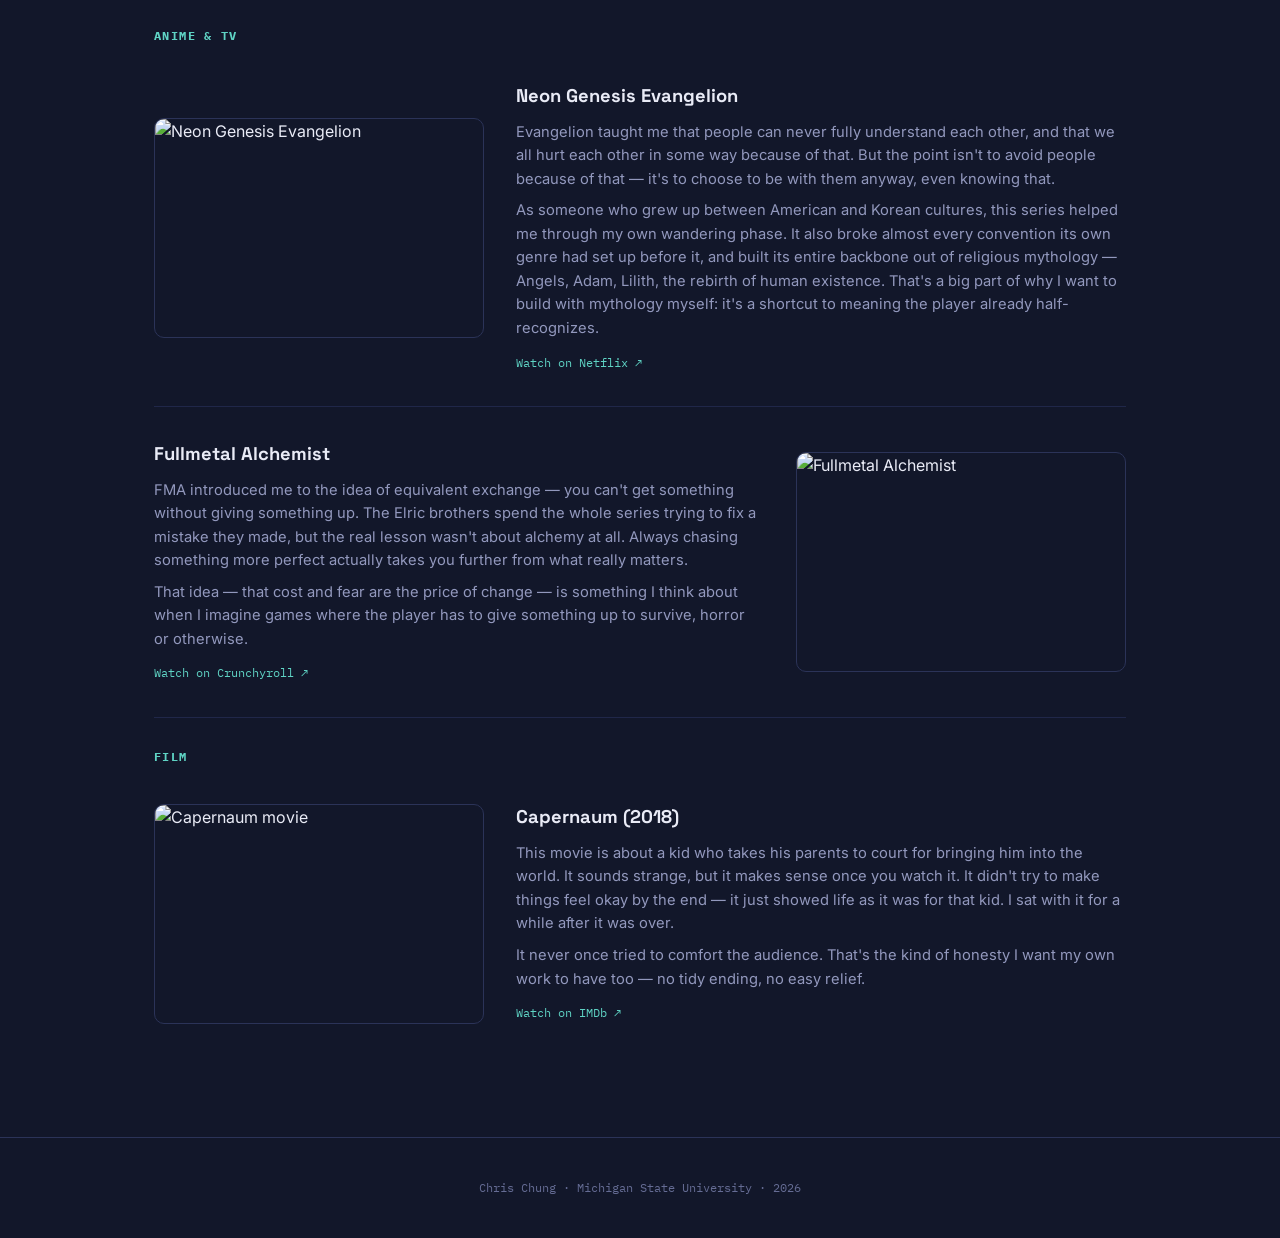
==== commit 64cef995: "Update paragraph on religion and mythology influences Revised paragraph to clarify the use of religi" ====
--- a/inspirations.html
+++ b/inspirations.html
@@ -39,7 +39,7 @@
         <span class="eyebrow">What I Want to Build</span>
         <p>What I actually want to build is games that leave the player feeling messed up — not for shock value, but because the story earned it. Games don't owe anyone a happy ending any more than film or TV does. In the Korean indie game 마녀의 집 (The Witch's House), you spend the whole game controlling a girl who, it turns out, died before the story even started — the witch had swapped souls with her from the beginning. In Parasite, the family doesn't get out clean; they end up scattered, wanted by police, and worse off than when it started. Neither one flinches from that, and that's the kind of impact I want to build toward.</p>
         <p>Horror is one genre that naturally lends itself to this — fear is one of the most direct ways to make someone feel something they can't shake. But the real goal isn't "scary," it's honest. I want to weave the specific, human kinds of fear — isolation, guilt, losing control, not being believed — into the systems and mechanics themselves, and build toward endings that don't try to make things feel okay.</p>
-        <p>I also want to pull directly from religion and mythology, the way Evangelion does with Angels, Adam, and Lilith, or the way Zenless Zone Zero names its Hollows after mazes from world mythology and gives characters like Paethon names pulled straight out of Greek myth. Those references carry centuries of weight before you even explain them, and I want to use that weight on purpose. I'm especially drawn to blasphemy as a concept — taking something sacred and twisting it — and to plot twists, which is really the same instinct: setting up an expectation just so I can pull it out from under the player.</p>
+        <p>I also want to pull concepts from different religions and mythologies. I really like the way developers use it for lore, and sometimes using blasphemy as its own kind of twist — taking something sacred and turning it into something wrong.</p>
     </div>
 
     <div class="section-block" style="margin-top: 40px;">
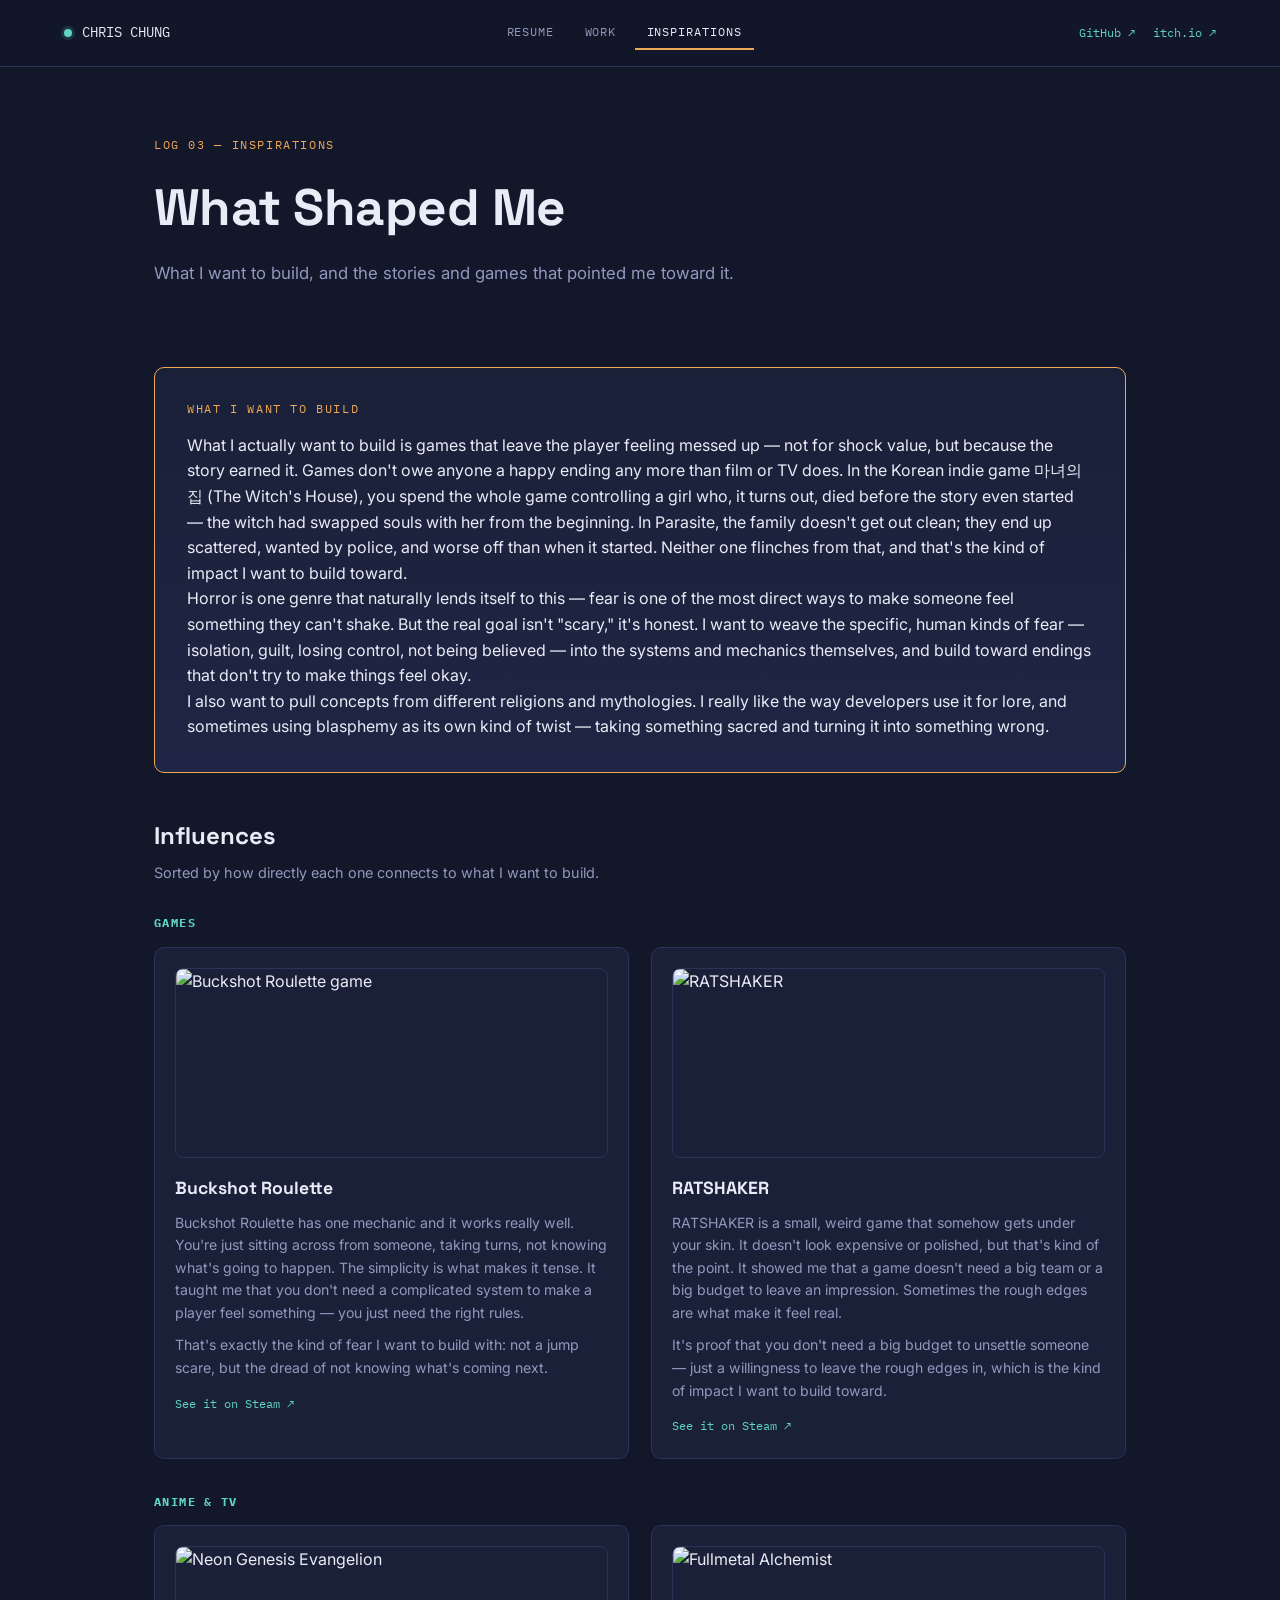
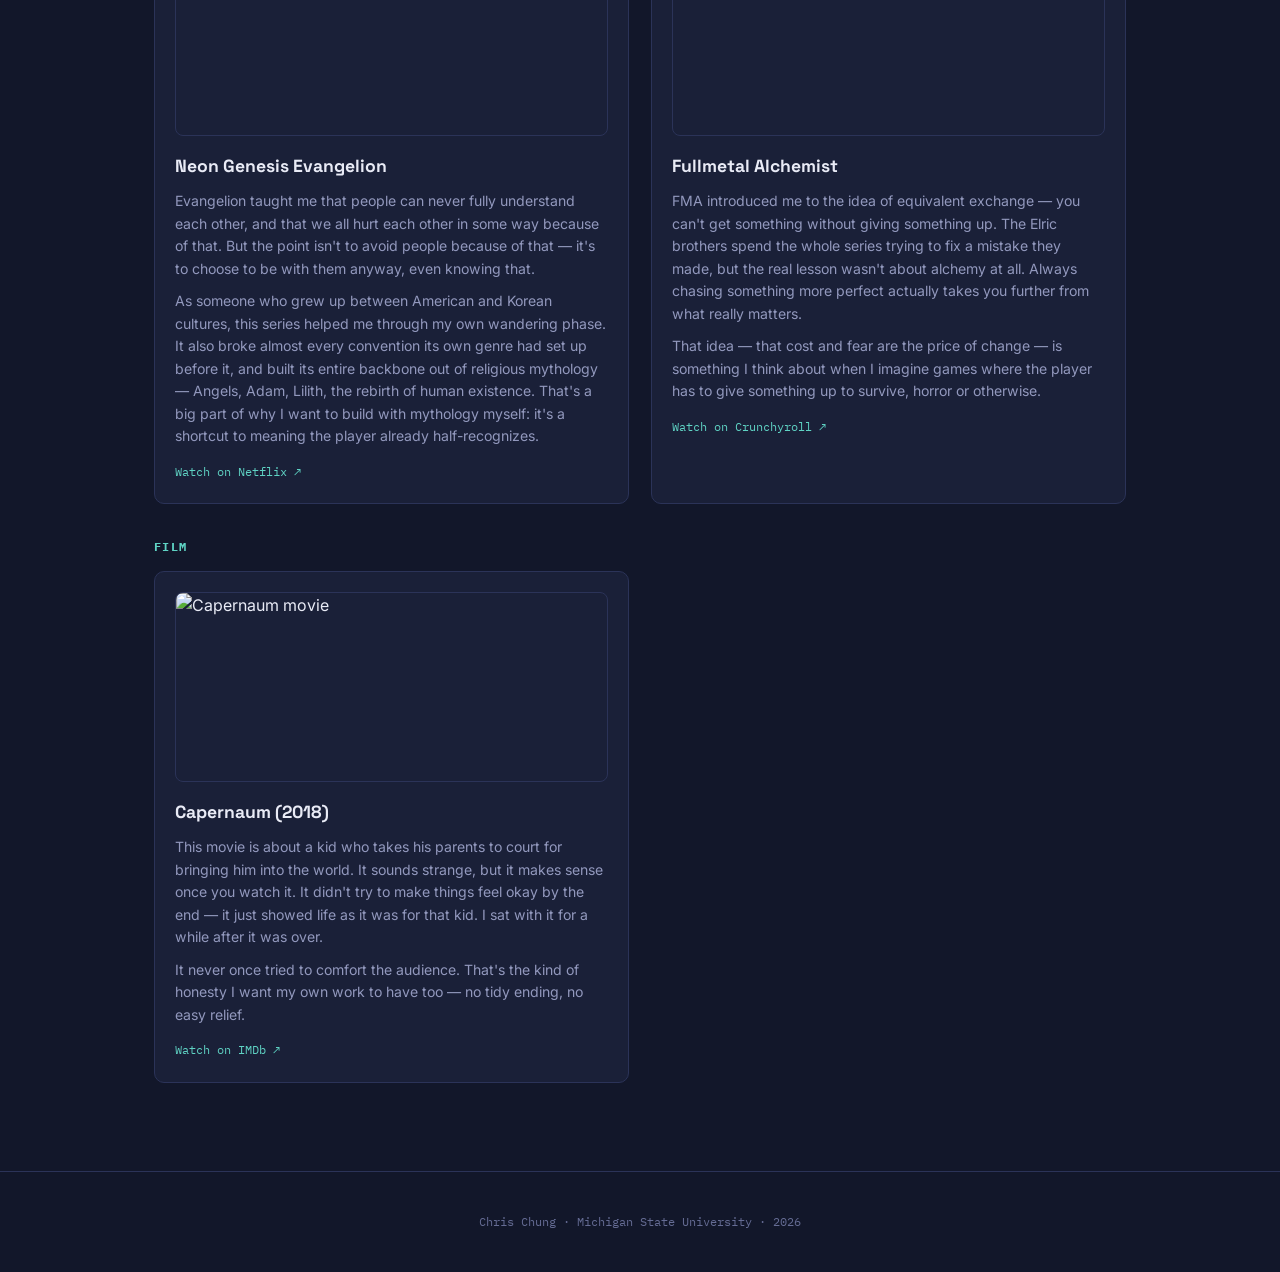
==== commit 6896beb4: "Add files via upload" ====
--- a/inspirations.html
+++ b/inspirations.html
@@ -42,78 +42,70 @@
         <p>I also want to pull concepts from different religions and mythologies. I really like the way developers use it for lore, and sometimes using blasphemy as its own kind of twist — taking something sacred and turning it into something wrong.</p>
     </div>
 
-    <div class="section-block" style="margin-top: 40px;">
-        <h2>Influences</h2>
-        <p style="font-size: 0.9rem; color: var(--text-dim); margin: -6px 0 26px;">Sorted by how directly each one connects to what I want to build.</p>
+    <div style="margin-top: 44px; margin-bottom: 22px;">
+        <h2 style="font-family: var(--font-display); font-size: 1.5rem; margin: 0 0 6px; color: var(--text);">Influences</h2>
+        <p style="font-size: 0.9rem; color: var(--text-dim); margin: 0;">Sorted by how directly each one connects to what I want to build.</p>
     </div>
 
     <!-- GAMES -->
-    <h3 style="font-family: var(--font-mono); font-size: 0.72rem; letter-spacing: 0.12em; text-transform: uppercase; color: var(--accent-cyan); margin: 30px 0 4px;">Games</h3>
+    <h3 style="font-family: var(--font-mono); font-size: 0.72rem; letter-spacing: 0.12em; text-transform: uppercase; color: var(--accent-cyan); margin: 30px 0 14px;">Games</h3>
 
-    <div class="influence-row">
-        <div class="influence-img-wrap">
+    <div class="influence-grid">
+
+        <div class="influence-card">
             <img src="buckshot.jpg" alt="Buckshot Roulette game">
-        </div>
-        <div class="influence-text">
             <h3>Buckshot Roulette</h3>
             <p>Buckshot Roulette has one mechanic and it works really well. You're just sitting across from someone, taking turns, not knowing what's going to happen. The simplicity is what makes it tense. It taught me that you don't need a complicated system to make a player feel something — you just need the right rules.</p>
             <p>That's exactly the kind of fear I want to build with: not a jump scare, but the dread of not knowing what's coming next.</p>
             <a href="https://store.steampowered.com/app/2835570/Buckshot_Roulette/" target="_blank">See it on Steam ↗</a>
         </div>
-    </div>
 
-    <div class="influence-row reverse">
-        <div class="influence-img-wrap">
+        <div class="influence-card">
             <img src="ratshaker.jpg" alt="RATSHAKER">
-        </div>
-        <div class="influence-text">
             <h3>RATSHAKER</h3>
             <p>RATSHAKER is a small, weird game that somehow gets under your skin. It doesn't look expensive or polished, but that's kind of the point. It showed me that a game doesn't need a big team or a big budget to leave an impression. Sometimes the rough edges are what make it feel real.</p>
             <p>It's proof that you don't need a big budget to unsettle someone — just a willingness to leave the rough edges in, which is the kind of impact I want to build toward.</p>
             <a href="https://store.steampowered.com/app/2126450/RATSHAKER/" target="_blank">See it on Steam ↗</a>
         </div>
+
     </div>
 
     <!-- ANIME & TV -->
-    <h3 style="font-family: var(--font-mono); font-size: 0.72rem; letter-spacing: 0.12em; text-transform: uppercase; color: var(--accent-cyan); margin: 30px 0 4px;">Anime &amp; TV</h3>
+    <h3 style="font-family: var(--font-mono); font-size: 0.72rem; letter-spacing: 0.12em; text-transform: uppercase; color: var(--accent-cyan); margin: 34px 0 14px;">Anime &amp; TV</h3>
 
-    <div class="influence-row">
-        <div class="influence-img-wrap">
+    <div class="influence-grid">
+
+        <div class="influence-card">
             <img src="evangelion.jpg" alt="Neon Genesis Evangelion">
-        </div>
-        <div class="influence-text">
             <h3>Neon Genesis Evangelion</h3>
             <p>Evangelion taught me that people can never fully understand each other, and that we all hurt each other in some way because of that. But the point isn't to avoid people because of that — it's to choose to be with them anyway, even knowing that.</p>
             <p>As someone who grew up between American and Korean cultures, this series helped me through my own wandering phase. It also broke almost every convention its own genre had set up before it, and built its entire backbone out of religious mythology — Angels, Adam, Lilith, the rebirth of human existence. That's a big part of why I want to build with mythology myself: it's a shortcut to meaning the player already half-recognizes.</p>
             <a href="https://www.netflix.com/title/81033445" target="_blank">Watch on Netflix ↗</a>
         </div>
-    </div>
 
-    <div class="influence-row reverse">
-        <div class="influence-img-wrap">
+        <div class="influence-card">
             <img src="fma.jpg" alt="Fullmetal Alchemist">
-        </div>
-        <div class="influence-text">
             <h3>Fullmetal Alchemist</h3>
             <p>FMA introduced me to the idea of equivalent exchange — you can't get something without giving something up. The Elric brothers spend the whole series trying to fix a mistake they made, but the real lesson wasn't about alchemy at all. Always chasing something more perfect actually takes you further from what really matters.</p>
             <p>That idea — that cost and fear are the price of change — is something I think about when I imagine games where the player has to give something up to survive, horror or otherwise.</p>
             <a href="https://www.crunchyroll.com/series/GRGGPG93R/fullmetal-alchemist-brotherhood" target="_blank">Watch on Crunchyroll ↗</a>
         </div>
+
     </div>
 
     <!-- FILM -->
-    <h3 style="font-family: var(--font-mono); font-size: 0.72rem; letter-spacing: 0.12em; text-transform: uppercase; color: var(--accent-cyan); margin: 30px 0 4px;">Film</h3>
+    <h3 style="font-family: var(--font-mono); font-size: 0.72rem; letter-spacing: 0.12em; text-transform: uppercase; color: var(--accent-cyan); margin: 34px 0 14px;">Film</h3>
 
-    <div class="influence-row">
-        <div class="influence-img-wrap">
+    <div class="influence-grid">
+
+        <div class="influence-card">
             <img src="carpernaum.jpg" alt="Capernaum movie">
-        </div>
-        <div class="influence-text">
             <h3>Capernaum (2018)</h3>
             <p>This movie is about a kid who takes his parents to court for bringing him into the world. It sounds strange, but it makes sense once you watch it. It didn't try to make things feel okay by the end — it just showed life as it was for that kid. I sat with it for a while after it was over.</p>
             <p>It never once tried to comfort the audience. That's the kind of honesty I want my own work to have too — no tidy ending, no easy relief.</p>
             <a href="https://www.imdb.com/title/tt8267604/" target="_blank">Watch on IMDb ↗</a>
         </div>
+
     </div>
 
 </div>
--- a/styles.css
+++ b/styles.css
@@ -382,6 +382,67 @@
 
 .manifesto .eyebrow { display: block; margin-bottom: 14px; }
 
+/* ============ INFLUENCE CARDS ============ */
+
+.influence-grid {
+  display: grid;
+  grid-template-columns: repeat(2, 1fr);
+  gap: 22px;
+  margin-bottom: 8px;
+}
+
+@media (max-width: 720px) {
+  .influence-grid { grid-template-columns: 1fr; }
+}
+
+.influence-card {
+  background: var(--bg-panel);
+  border: 1px solid var(--line);
+  border-radius: var(--radius);
+  padding: 20px;
+  transition: transform 0.2s ease, border-color 0.2s ease, box-shadow 0.2s ease;
+  transform-origin: center;
+  position: relative;
+}
+
+.influence-card:hover {
+  transform: scale(1.045);
+  border-color: var(--accent-cyan);
+  box-shadow: 0 16px 32px rgba(0, 0, 0, 0.35);
+  z-index: 3;
+}
+
+.influence-card img {
+  width: 100%;
+  height: 190px;
+  object-fit: cover;
+  border-radius: 8px;
+  border: 1px solid var(--line);
+  margin-bottom: 16px;
+}
+
+.influence-card h3 {
+  font-family: var(--font-display);
+  font-size: 1.1rem;
+  margin: 0 0 10px;
+  color: var(--text);
+  border: none;
+  padding: 0;
+  text-transform: none;
+  letter-spacing: 0;
+}
+
+.influence-card p {
+  font-size: 0.88rem;
+  color: var(--text-dim);
+  margin: 0 0 10px;
+}
+
+.influence-card a {
+  font-family: var(--font-mono);
+  font-size: 0.78rem;
+}
+
 /* ============ FOOTER ============ */
 
 footer.site-footer {
